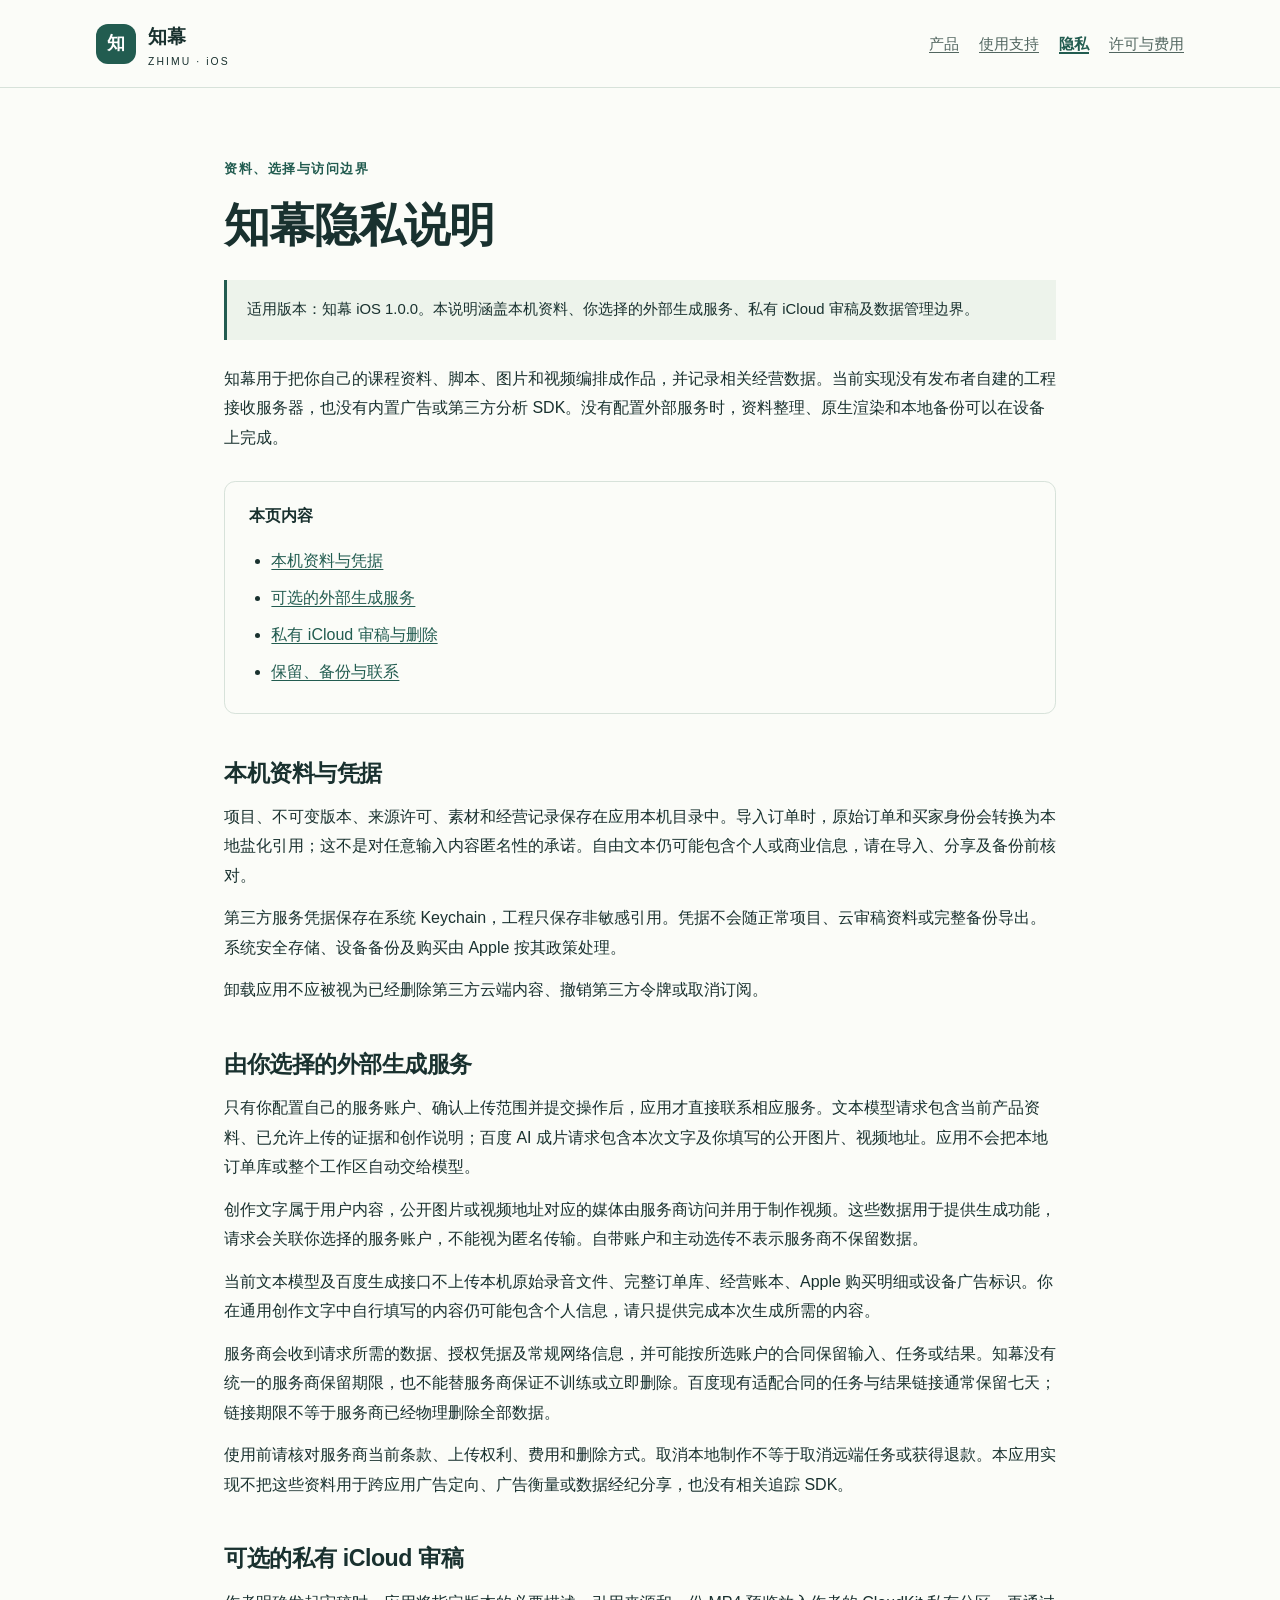
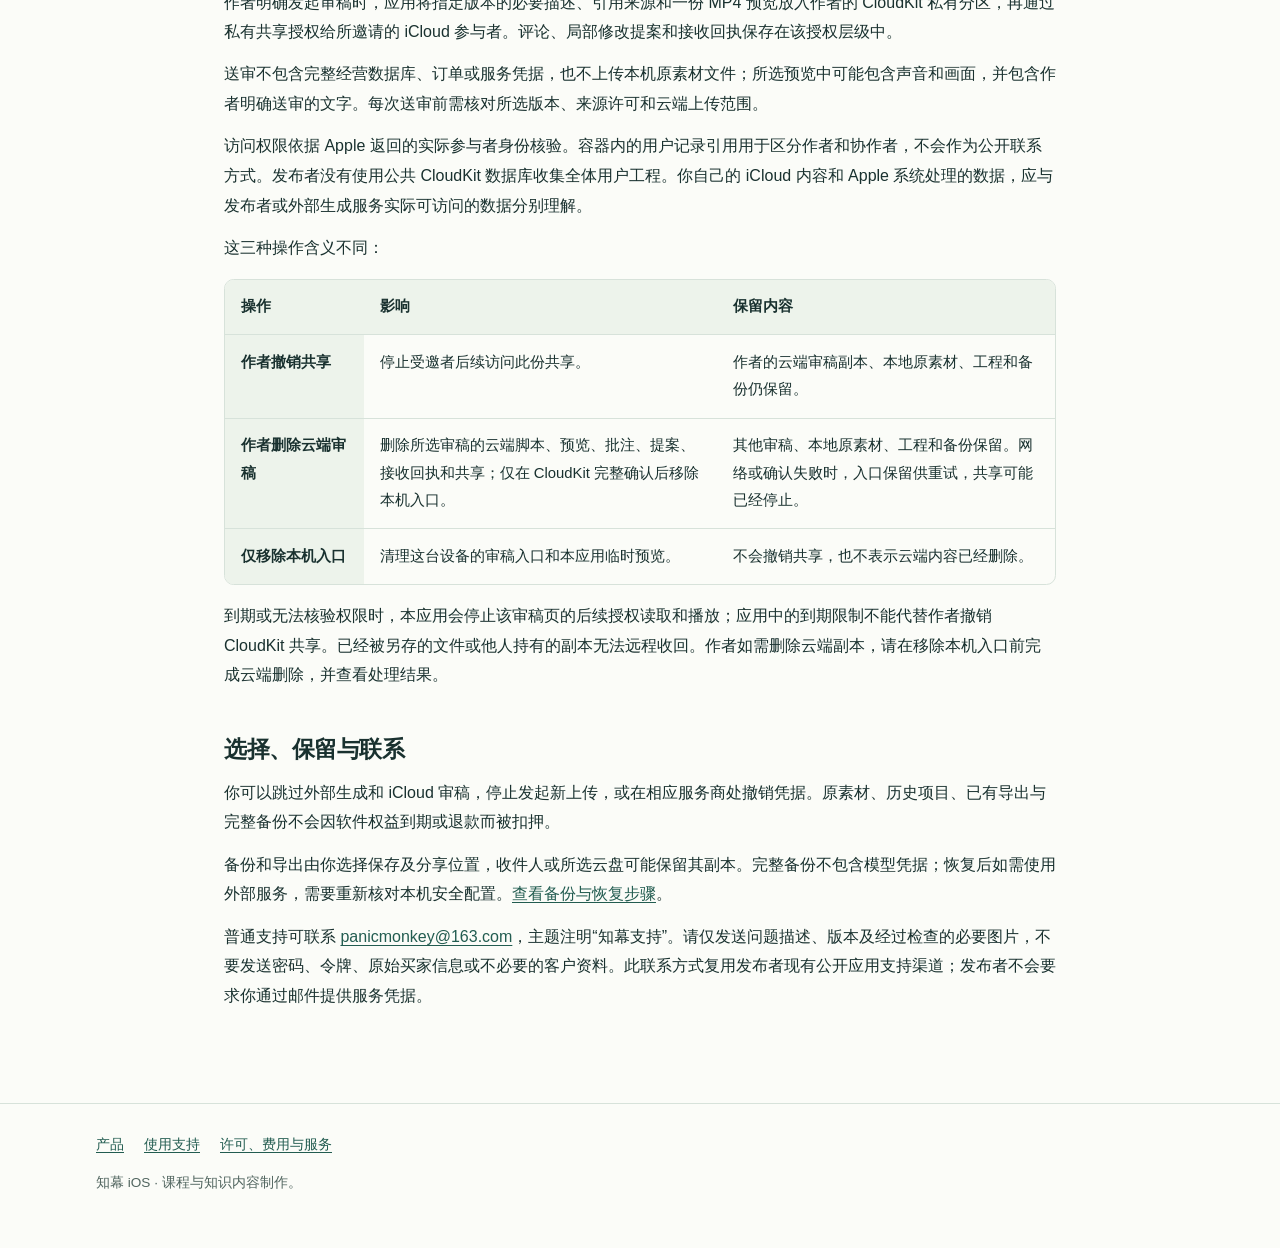
==== docs/privacy.html @ c90d4d98 "feat: release standalone free video core and support site" ====
<!doctype html>
<html lang="zh-CN">
<head>
  <meta charset="utf-8">
  <meta name="viewport" content="width=device-width, initial-scale=1">
  <meta name="description" content="知幕 iOS 隐私说明：本机资料、系统安全凭据、用户主动选择的生成服务、私有 iCloud 审稿与删除边界。">
  <meta name="referrer" content="no-referrer">
  <meta http-equiv="Content-Security-Policy" content="default-src 'none'; style-src 'self'; base-uri 'none'; form-action 'none'">
  <title>隐私说明 · 知幕</title>
  <link rel="stylesheet" href="site.css">
</head>
<body>
  <a class="skip" href="#main">跳到正文</a>
  <header class="site-header"><div class="container header-inner"><a class="brand" href="index.html" aria-label="知幕首页"><span class="brand-mark" aria-hidden="true">知</span><span>知幕<small>ZHIMU · iOS</small></span></a><nav aria-label="主导航"><a href="index.html">产品</a><a href="support.html">使用支持</a><a href="privacy.html" aria-current="page">隐私</a><a href="terms.html">许可与费用</a></nav></div></header>
  <main class="container article" id="main">
    <p class="eyebrow">资料、选择与访问边界</p>
    <h1>知幕隐私说明</h1>
    <div class="status">适用版本：知幕 iOS 1.0.0。本说明涵盖本机资料、你选择的外部生成服务、私有 iCloud 审稿及数据管理边界。</div>
    <p>知幕用于把你自己的课程资料、脚本、图片和视频编排成作品，并记录相关经营数据。当前实现没有发布者自建的工程接收服务器，也没有内置广告或第三方分析 SDK。没有配置外部服务时，资料整理、原生渲染和本地备份可以在设备上完成。</p>
    <div class="contents"><p>本页内容</p><ul><li><a href="#local">本机资料与凭据</a></li><li><a href="#generation">可选的外部生成服务</a></li><li><a href="#cloud-review">私有 iCloud 审稿与删除</a></li><li><a href="#choices">保留、备份与联系</a></li></ul></div>
    <section id="local">
      <h2>本机资料与凭据</h2>
      <p>项目、不可变版本、来源许可、素材和经营记录保存在应用本机目录中。导入订单时，原始订单和买家身份会转换为本地盐化引用；这不是对任意输入内容匿名性的承诺。自由文本仍可能包含个人或商业信息，请在导入、分享及备份前核对。</p>
      <p>第三方服务凭据保存在系统 Keychain，工程只保存非敏感引用。凭据不会随正常项目、云审稿资料或完整备份导出。系统安全存储、设备备份及购买由 Apple 按其政策处理。</p>
      <p>卸载应用不应被视为已经删除第三方云端内容、撤销第三方令牌或取消订阅。</p>
    </section>
    <section id="generation">
      <h2>由你选择的外部生成服务</h2>
      <p>只有你配置自己的服务账户、确认上传范围并提交操作后，应用才直接联系相应服务。文本模型请求包含当前产品资料、已允许上传的证据和创作说明；百度 AI 成片请求包含本次文字及你填写的公开图片、视频地址。应用不会把本地订单库或整个工作区自动交给模型。</p>
      <p>创作文字属于用户内容，公开图片或视频地址对应的媒体由服务商访问并用于制作视频。这些数据用于提供生成功能，请求会关联你选择的服务账户，不能视为匿名传输。自带账户和主动选传不表示服务商不保留数据。</p>
      <p>当前文本模型及百度生成接口不上传本机原始录音文件、完整订单库、经营账本、Apple 购买明细或设备广告标识。你在通用创作文字中自行填写的内容仍可能包含个人信息，请只提供完成本次生成所需的内容。</p>
      <p>服务商会收到请求所需的数据、授权凭据及常规网络信息，并可能按所选账户的合同保留输入、任务或结果。知幕没有统一的服务商保留期限，也不能替服务商保证不训练或立即删除。百度现有适配合同的任务与结果链接通常保留七天；链接期限不等于服务商已经物理删除全部数据。</p>
      <p>使用前请核对服务商当前条款、上传权利、费用和删除方式。取消本地制作不等于取消远端任务或获得退款。本应用实现不把这些资料用于跨应用广告定向、广告衡量或数据经纪分享，也没有相关追踪 SDK。</p>
    </section>
    <section id="cloud-review">
      <h2>可选的私有 iCloud 审稿</h2>
      <p>作者明确发起审稿时，应用将指定版本的必要描述、引用来源和一份 MP4 预览放入作者的 CloudKit 私有分区，再通过私有共享授权给所邀请的 iCloud 参与者。评论、局部修改提案和接收回执保存在该授权层级中。</p>
      <p>送审不包含完整经营数据库、订单或服务凭据，也不上传本机原素材文件；所选预览中可能包含声音和画面，并包含作者明确送审的文字。每次送审前需核对所选版本、来源许可和云端上传范围。</p>
      <p>访问权限依据 Apple 返回的实际参与者身份核验。容器内的用户记录引用用于区分作者和协作者，不会作为公开联系方式。发布者没有使用公共 CloudKit 数据库收集全体用户工程。你自己的 iCloud 内容和 Apple 系统处理的数据，应与发布者或外部生成服务实际可访问的数据分别理解。</p>
      <p>这三种操作含义不同：</p>
      <div class="table-wrap" tabindex="0" aria-label="三种审稿管理操作的区别">
        <table><thead><tr><th scope="col">操作</th><th scope="col">影响</th><th scope="col">保留内容</th></tr></thead><tbody>
          <tr><th scope="row">作者撤销共享</th><td>停止受邀者后续访问此份共享。</td><td>作者的云端审稿副本、本地原素材、工程和备份仍保留。</td></tr>
          <tr><th scope="row">作者删除云端审稿</th><td>删除所选审稿的云端脚本、预览、批注、提案、接收回执和共享；仅在 CloudKit 完整确认后移除本机入口。</td><td>其他审稿、本地原素材、工程和备份保留。网络或确认失败时，入口保留供重试，共享可能已经停止。</td></tr>
          <tr><th scope="row">仅移除本机入口</th><td>清理这台设备的审稿入口和本应用临时预览。</td><td>不会撤销共享，也不表示云端内容已经删除。</td></tr>
        </tbody></table>
      </div>
      <p>到期或无法核验权限时，本应用会停止该审稿页的后续授权读取和播放；应用中的到期限制不能代替作者撤销 CloudKit 共享。已经被另存的文件或他人持有的副本无法远程收回。作者如需删除云端副本，请在移除本机入口前完成云端删除，并查看处理结果。</p>
    </section>
    <section id="choices">
      <h2>选择、保留与联系</h2>
      <p>你可以跳过外部生成和 iCloud 审稿，停止发起新上传，或在相应服务商处撤销凭据。原素材、历史项目、已有导出与完整备份不会因软件权益到期或退款而被扣押。</p>
      <p>备份和导出由你选择保存及分享位置，收件人或所选云盘可能保留其副本。完整备份不包含模型凭据；恢复后如需使用外部服务，需要重新核对本机安全配置。<a href="support.html#backup">查看备份与恢复步骤</a>。</p>
      <p>普通支持可联系 <a href="mailto:panicmonkey@163.com">panicmonkey@163.com</a>，主题注明“知幕支持”。请仅发送问题描述、版本及经过检查的必要图片，不要发送密码、令牌、原始买家信息或不必要的客户资料。此联系方式复用发布者现有公开应用支持渠道；发布者不会要求你通过邮件提供服务凭据。</p>
    </section>
  </main>
  <footer class="site-footer"><div class="container"><div class="footer-links"><a href="index.html">产品</a><a href="support.html">使用支持</a><a href="terms.html">许可、费用与服务</a></div><p>知幕 iOS · 课程与知识内容制作。</p></div></footer>
</body>
</html>
---- docs/site.css ----
:root {
  color-scheme: light;
  --ink: #19312f;
  --muted: #526660;
  --accent: #225c50;
  --paper: #fbfcf8;
  --line: #d7e2da;
  --wash: #edf3eb;
}
* { box-sizing: border-box; }
html { scroll-padding-top: 1rem; }
body { margin: 0; background: var(--paper); color: var(--ink); font-family: -apple-system, BlinkMacSystemFont, "PingFang SC", "Microsoft YaHei", sans-serif; line-height: 1.85; overflow-wrap: anywhere; }
a { color: var(--accent); text-underline-offset: .2em; }
a:hover { text-decoration-thickness: .15em; }
a:focus-visible, [tabindex]:focus-visible { outline: 3px solid var(--accent); outline-offset: 5px; }
.skip { position: absolute; left: 1rem; top: -5rem; z-index: 2; padding: .5rem 1rem; background: white; }
.skip:focus { top: .5rem; }
.container { width: min(100% - 3rem, 68rem); margin-inline: auto; }
.site-header { border-bottom: 1px solid var(--line); }
.header-inner { display: flex; align-items: center; justify-content: space-between; gap: 1rem; flex-wrap: wrap; padding-block: 1.2rem; }
.brand { display: inline-flex; align-items: center; gap: .75rem; color: var(--ink); text-decoration: none; font-weight: 700; font-size: 1.2rem; }
.brand-mark { display: grid; place-items: center; width: 2.5rem; height: 2.5rem; border-radius: .75rem; background: var(--accent); color: white; font-size: 1.1rem; }
.brand small { display: block; font-size: .65rem; line-height: 1.3; font-weight: 500; letter-spacing: .2em; }
nav { display: flex; gap: .4rem 1.25rem; flex-wrap: wrap; }
nav a { padding-block: .4rem; color: var(--muted); font-size: .95rem; }
nav a[aria-current="page"] { color: var(--accent); font-weight: 700; text-decoration-thickness: .15em; }
main { padding-block: 3.5rem 5rem; }
.eyebrow { color: var(--accent); font-size: .8rem; font-weight: 700; letter-spacing: .12em; }
h1, h2, h3 { line-height: 1.35; letter-spacing: -.02em; }
h1 { margin: .8rem 0 1.4rem; max-width: 20ch; font-size: clamp(2.1rem, 5vw, 3.6rem); }
h2 { font-size: 1.45rem; margin: 2.75rem 0 .8rem; }
h3 { font-size: 1.1rem; margin-top: 0; }
p { margin: .8rem 0; }
.lede { max-width: 46rem; color: var(--muted); font-size: 1.15rem; }
.status { margin-block: 1.5rem; padding: 1rem 1.25rem; border-left: 3px solid var(--accent); background: var(--wash); font-size: .93rem; }
.actions { display: flex; flex-wrap: wrap; gap: .8rem; margin-block: 1.75rem; }
.button { display: inline-block; min-height: 2.75rem; padding: .55rem 1.2rem; border: 1px solid var(--accent); border-radius: .5rem; font-weight: 600; text-decoration: none; }
.button.primary { background: var(--accent); color: white; }
.grid { display: grid; grid-template-columns: repeat(3, minmax(0, 1fr)); gap: 1rem; margin-top: 1.5rem; }
.card { padding: 1.5rem; background: white; border: 1px solid var(--line); border-radius: .9rem; }
.card h2 { margin: 0 0 .65rem; font-size: 1.25rem; }
.card p { color: var(--muted); font-size: .95rem; }
.article { max-width: 52rem; }
.article h1 { font-size: clamp(2rem, 4vw, 2.9rem); }
.article section { scroll-margin-top: 1rem; }
.contents { margin-block: 1.75rem; padding: 1.2rem 1.5rem; border: 1px solid var(--line); border-radius: .7rem; }
.contents p { margin-top: 0; font-weight: 700; }
.contents ul { margin-bottom: 0; }
li { margin-block: .45rem; }
ol, ul { padding-left: 1.4rem; }
.table-wrap { overflow-x: auto; margin-block: 1rem; border: 1px solid var(--line); border-radius: .6rem; }
table { border-collapse: collapse; width: 100%; font-size: .93rem; }
th, td { padding: .85rem 1rem; text-align: left; vertical-align: top; border-bottom: 1px solid var(--line); }
th { background: var(--wash); font-weight: 700; }
tbody tr:last-child td, tbody tr:last-child th { border-bottom: 0; }
td:first-child, th:first-child { min-width: 8rem; }
.note { color: var(--muted); font-size: .93rem; }
.english { padding: 1.3rem 1.5rem; margin-top: 2rem; background: var(--wash); border-radius: .7rem; }
.english h2 { margin-top: 0; font-size: 1.25rem; }
.site-footer { border-top: 1px solid var(--line); color: var(--muted); font-size: .85rem; padding-block: 1.75rem 2.5rem; }
.footer-links { display: flex; flex-wrap: wrap; gap: .75rem 1.25rem; }
.site-footer p { max-width: 50rem; }
@media (max-width: 42rem) {
  .container { width: min(100% - 2rem, 68rem); }
  .header-inner { align-items: flex-start; }
  nav { width: 100%; gap: .25rem 1rem; }
  main { padding-block: 2.25rem 3.5rem; }
  .grid { grid-template-columns: 1fr; }
  .card { padding: 1.2rem; }
  th, td { padding: .7rem; }
}
@media print {
  .skip, .site-header nav, .actions { display: none; }
  body { background: white; color: black; }
  main { padding-block: 1rem; }
  .container { width: 100%; }
  .card, .status, .english { break-inside: avoid; }
}
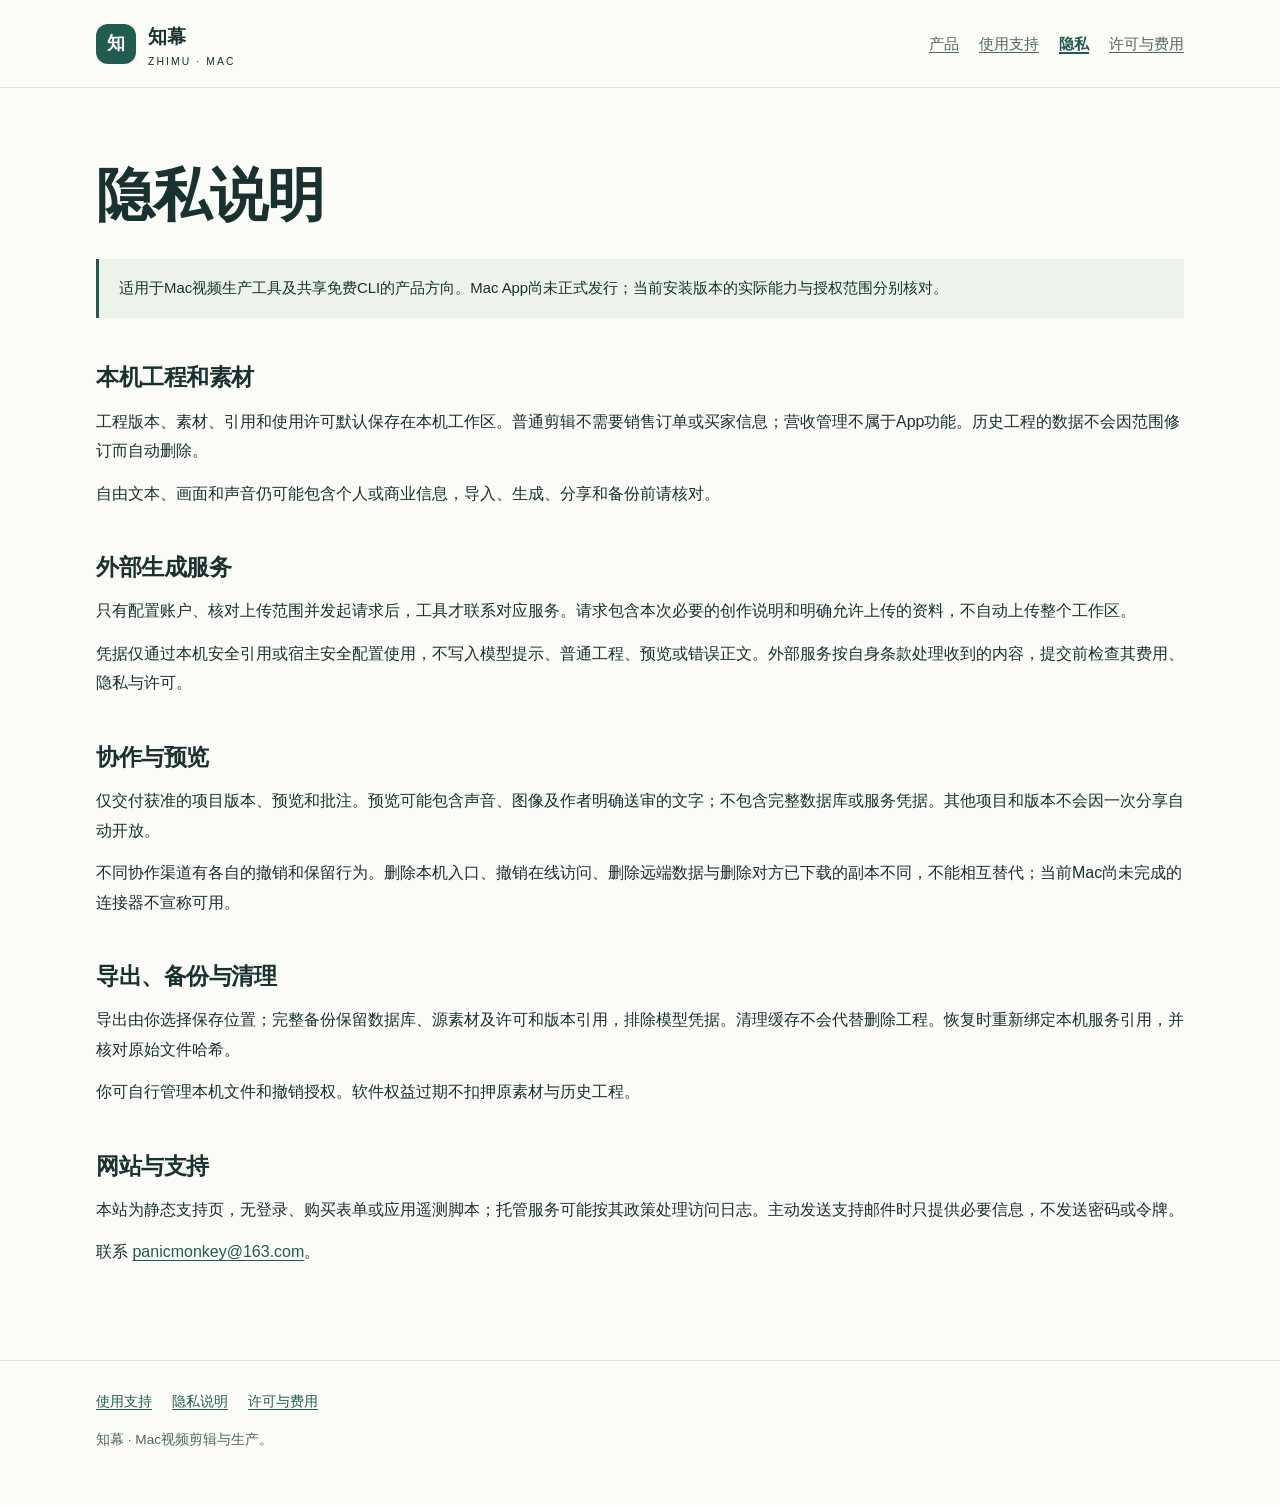
==== commit 81e3f1b2: "Support ordinary content projects and align Mac product documentation" ====
--- a/docs/privacy.html
+++ b/docs/privacy.html
@@ -1,59 +1,15 @@
 <!doctype html>
-<html lang="zh-CN">
-<head>
-  <meta charset="utf-8">
-  <meta name="viewport" content="width=device-width, initial-scale=1">
-  <meta name="description" content="知幕 iOS 隐私说明：本机资料、系统安全凭据、用户主动选择的生成服务、私有 iCloud 审稿与删除边界。">
-  <meta name="referrer" content="no-referrer">
-  <meta http-equiv="Content-Security-Policy" content="default-src 'none'; style-src 'self'; base-uri 'none'; form-action 'none'">
-  <title>隐私说明 · 知幕</title>
-  <link rel="stylesheet" href="site.css">
-</head>
-<body>
-  <a class="skip" href="#main">跳到正文</a>
-  <header class="site-header"><div class="container header-inner"><a class="brand" href="index.html" aria-label="知幕首页"><span class="brand-mark" aria-hidden="true">知</span><span>知幕<small>ZHIMU · iOS</small></span></a><nav aria-label="主导航"><a href="index.html">产品</a><a href="support.html">使用支持</a><a href="privacy.html" aria-current="page">隐私</a><a href="terms.html">许可与费用</a></nav></div></header>
-  <main class="container article" id="main">
-    <p class="eyebrow">资料、选择与访问边界</p>
-    <h1>知幕隐私说明</h1>
-    <div class="status">适用版本：知幕 iOS 1.0.0。本说明涵盖本机资料、你选择的外部生成服务、私有 iCloud 审稿及数据管理边界。</div>
-    <p>知幕用于把你自己的课程资料、脚本、图片和视频编排成作品，并记录相关经营数据。当前实现没有发布者自建的工程接收服务器，也没有内置广告或第三方分析 SDK。没有配置外部服务时，资料整理、原生渲染和本地备份可以在设备上完成。</p>
-    <div class="contents"><p>本页内容</p><ul><li><a href="#local">本机资料与凭据</a></li><li><a href="#generation">可选的外部生成服务</a></li><li><a href="#cloud-review">私有 iCloud 审稿与删除</a></li><li><a href="#choices">保留、备份与联系</a></li></ul></div>
-    <section id="local">
-      <h2>本机资料与凭据</h2>
-      <p>项目、不可变版本、来源许可、素材和经营记录保存在应用本机目录中。导入订单时，原始订单和买家身份会转换为本地盐化引用；这不是对任意输入内容匿名性的承诺。自由文本仍可能包含个人或商业信息，请在导入、分享及备份前核对。</p>
-      <p>第三方服务凭据保存在系统 Keychain，工程只保存非敏感引用。凭据不会随正常项目、云审稿资料或完整备份导出。系统安全存储、设备备份及购买由 Apple 按其政策处理。</p>
-      <p>卸载应用不应被视为已经删除第三方云端内容、撤销第三方令牌或取消订阅。</p>
-    </section>
-    <section id="generation">
-      <h2>由你选择的外部生成服务</h2>
-      <p>只有你配置自己的服务账户、确认上传范围并提交操作后，应用才直接联系相应服务。文本模型请求包含当前产品资料、已允许上传的证据和创作说明；百度 AI 成片请求包含本次文字及你填写的公开图片、视频地址。应用不会把本地订单库或整个工作区自动交给模型。</p>
-      <p>创作文字属于用户内容，公开图片或视频地址对应的媒体由服务商访问并用于制作视频。这些数据用于提供生成功能，请求会关联你选择的服务账户，不能视为匿名传输。自带账户和主动选传不表示服务商不保留数据。</p>
-      <p>当前文本模型及百度生成接口不上传本机原始录音文件、完整订单库、经营账本、Apple 购买明细或设备广告标识。你在通用创作文字中自行填写的内容仍可能包含个人信息，请只提供完成本次生成所需的内容。</p>
-      <p>服务商会收到请求所需的数据、授权凭据及常规网络信息，并可能按所选账户的合同保留输入、任务或结果。知幕没有统一的服务商保留期限，也不能替服务商保证不训练或立即删除。百度现有适配合同的任务与结果链接通常保留七天；链接期限不等于服务商已经物理删除全部数据。</p>
-      <p>使用前请核对服务商当前条款、上传权利、费用和删除方式。取消本地制作不等于取消远端任务或获得退款。本应用实现不把这些资料用于跨应用广告定向、广告衡量或数据经纪分享，也没有相关追踪 SDK。</p>
-    </section>
-    <section id="cloud-review">
-      <h2>可选的私有 iCloud 审稿</h2>
-      <p>作者明确发起审稿时，应用将指定版本的必要描述、引用来源和一份 MP4 预览放入作者的 CloudKit 私有分区，再通过私有共享授权给所邀请的 iCloud 参与者。评论、局部修改提案和接收回执保存在该授权层级中。</p>
-      <p>送审不包含完整经营数据库、订单或服务凭据，也不上传本机原素材文件；所选预览中可能包含声音和画面，并包含作者明确送审的文字。每次送审前需核对所选版本、来源许可和云端上传范围。</p>
-      <p>访问权限依据 Apple 返回的实际参与者身份核验。容器内的用户记录引用用于区分作者和协作者，不会作为公开联系方式。发布者没有使用公共 CloudKit 数据库收集全体用户工程。你自己的 iCloud 内容和 Apple 系统处理的数据，应与发布者或外部生成服务实际可访问的数据分别理解。</p>
-      <p>这三种操作含义不同：</p>
-      <div class="table-wrap" tabindex="0" aria-label="三种审稿管理操作的区别">
-        <table><thead><tr><th scope="col">操作</th><th scope="col">影响</th><th scope="col">保留内容</th></tr></thead><tbody>
-          <tr><th scope="row">作者撤销共享</th><td>停止受邀者后续访问此份共享。</td><td>作者的云端审稿副本、本地原素材、工程和备份仍保留。</td></tr>
-          <tr><th scope="row">作者删除云端审稿</th><td>删除所选审稿的云端脚本、预览、批注、提案、接收回执和共享；仅在 CloudKit 完整确认后移除本机入口。</td><td>其他审稿、本地原素材、工程和备份保留。网络或确认失败时，入口保留供重试，共享可能已经停止。</td></tr>
-          <tr><th scope="row">仅移除本机入口</th><td>清理这台设备的审稿入口和本应用临时预览。</td><td>不会撤销共享，也不表示云端内容已经删除。</td></tr>
-        </tbody></table>
-      </div>
-      <p>到期或无法核验权限时，本应用会停止该审稿页的后续授权读取和播放；应用中的到期限制不能代替作者撤销 CloudKit 共享。已经被另存的文件或他人持有的副本无法远程收回。作者如需删除云端副本，请在移除本机入口前完成云端删除，并查看处理结果。</p>
-    </section>
-    <section id="choices">
-      <h2>选择、保留与联系</h2>
-      <p>你可以跳过外部生成和 iCloud 审稿，停止发起新上传，或在相应服务商处撤销凭据。原素材、历史项目、已有导出与完整备份不会因软件权益到期或退款而被扣押。</p>
-      <p>备份和导出由你选择保存及分享位置，收件人或所选云盘可能保留其副本。完整备份不包含模型凭据；恢复后如需使用外部服务，需要重新核对本机安全配置。<a href="support.html#backup">查看备份与恢复步骤</a>。</p>
-      <p>普通支持可联系 <a href="mailto:panicmonkey@163.com">panicmonkey@163.com</a>，主题注明“知幕支持”。请仅发送问题描述、版本及经过检查的必要图片，不要发送密码、令牌、原始买家信息或不必要的客户资料。此联系方式复用发布者现有公开应用支持渠道；发布者不会要求你通过邮件提供服务凭据。</p>
-    </section>
-  </main>
-  <footer class="site-footer"><div class="container"><div class="footer-links"><a href="index.html">产品</a><a href="support.html">使用支持</a><a href="terms.html">许可、费用与服务</a></div><p>知幕 iOS · 课程与知识内容制作。</p></div></footer>
-</body>
-</html>
+<html lang="zh-CN"><head><meta charset="utf-8"><meta name="viewport" content="width=device-width, initial-scale=1">
+<meta name="description" content="本机素材、工程、外部模型、协作和凭据的处理边界。"><meta name="referrer" content="no-referrer">
+<meta http-equiv="Content-Security-Policy" content="default-src 'none'; style-src 'self'; base-uri 'none'; form-action 'none'">
+<title>知幕 · 隐私说明</title><link rel="stylesheet" href="site.css"></head>
+<body><a class="skip" href="#main">跳到正文</a>
+<header class="site-header"><div class="container header-inner"><a class="brand" href="index.html" aria-label="知幕首页"><span class="brand-mark" aria-hidden="true">知</span><span>知幕<small>ZHIMU · MAC</small></span></a><nav aria-label="主导航"><a href="index.html">产品</a><a href="support.html">使用支持</a><a href="privacy.html" aria-current="page">隐私</a><a href="terms.html">许可与费用</a></nav></div></header>
+<main class="container" id="main">
+<h1>隐私说明</h1><div class="status">适用于Mac视频生产工具及共享免费CLI的产品方向。Mac App尚未正式发行；当前安装版本的实际能力与授权范围分别核对。</div>
+<section id="local"><h2>本机工程和素材</h2><p>工程版本、素材、引用和使用许可默认保存在本机工作区。普通剪辑不需要销售订单或买家信息；营收管理不属于App功能。历史工程的数据不会因范围修订而自动删除。</p><p>自由文本、画面和声音仍可能包含个人或商业信息，导入、生成、分享和备份前请核对。</p></section>
+<section id="models"><h2>外部生成服务</h2><p>只有配置账户、核对上传范围并发起请求后，工具才联系对应服务。请求包含本次必要的创作说明和明确允许上传的资料，不自动上传整个工作区。</p><p>凭据仅通过本机安全引用或宿主安全配置使用，不写入模型提示、普通工程、预览或错误正文。外部服务按自身条款处理收到的内容，提交前检查其费用、隐私与许可。</p></section>
+<section id="cloud-review"><h2>协作与预览</h2><p>仅交付获准的项目版本、预览和批注。预览可能包含声音、图像及作者明确送审的文字；不包含完整数据库或服务凭据。其他项目和版本不会因一次分享自动开放。</p><p>不同协作渠道有各自的撤销和保留行为。删除本机入口、撤销在线访问、删除远端数据与删除对方已下载的副本不同，不能相互替代；当前Mac尚未完成的连接器不宣称可用。</p></section>
+<section id="backup"><h2>导出、备份与清理</h2><p>导出由你选择保存位置；完整备份保留数据库、源素材及许可和版本引用，排除模型凭据。清理缓存不会代替删除工程。恢复时重新绑定本机服务引用，并核对原始文件哈希。</p><p>你可自行管理本机文件和撤销授权。软件权益过期不扣押原素材与历史工程。</p></section>
+<section><h2>网站与支持</h2><p>本站为静态支持页，无登录、购买表单或应用遥测脚本；托管服务可能按其政策处理访问日志。主动发送支持邮件时只提供必要信息，不发送密码或令牌。</p><p>联系 <a href="mailto:panicmonkey@163.com">panicmonkey@163.com</a>。</p></section></main>
+<footer class="site-footer"><div class="container"><div class="footer-links"><a href="support.html">使用支持</a><a href="privacy.html">隐私说明</a><a href="terms.html">许可与费用</a></div><p>知幕 · Mac视频剪辑与生产。</p></div></footer></body></html>
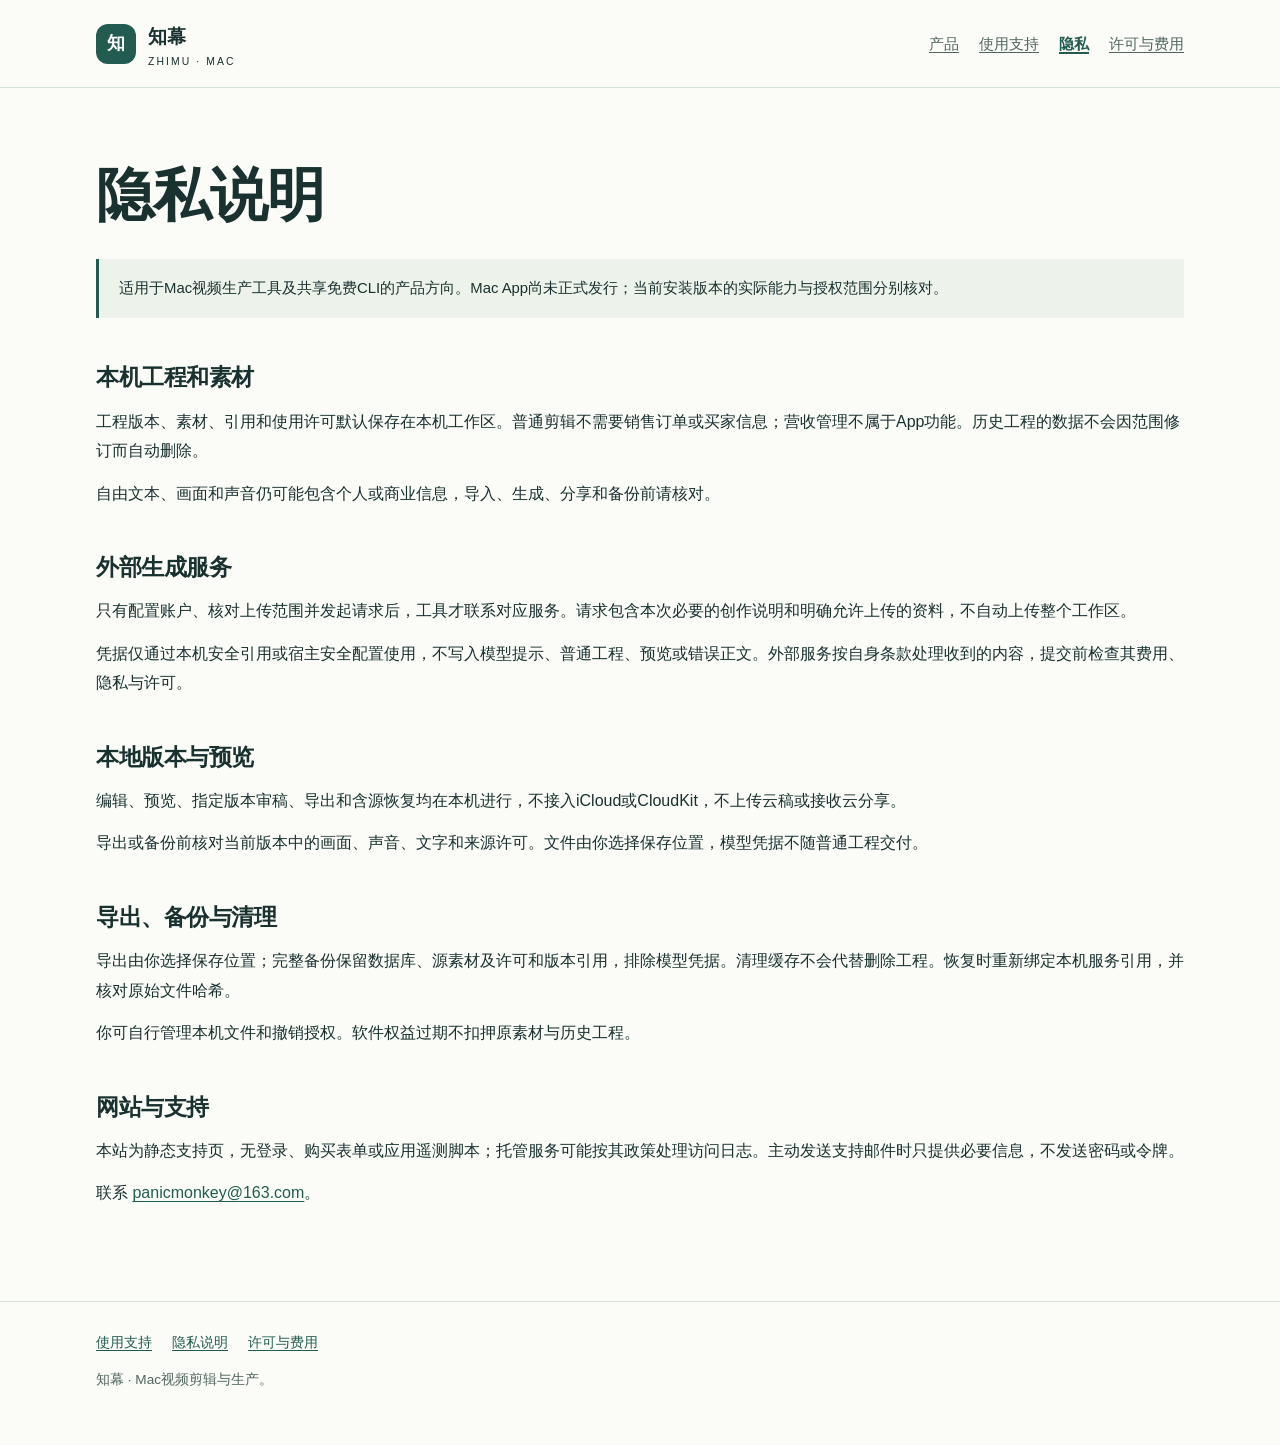
==== commit fbb69be0: "Remove cloud editing paths and publish causal knowledge core" ====
--- a/docs/privacy.html
+++ b/docs/privacy.html
@@ -1,6 +1,6 @@
 <!doctype html>
 <html lang="zh-CN"><head><meta charset="utf-8"><meta name="viewport" content="width=device-width, initial-scale=1">
-<meta name="description" content="本机素材、工程、外部模型、协作和凭据的处理边界。"><meta name="referrer" content="no-referrer">
+<meta name="description" content="本机素材、工程、外部模型和凭据的处理边界。"><meta name="referrer" content="no-referrer">
 <meta http-equiv="Content-Security-Policy" content="default-src 'none'; style-src 'self'; base-uri 'none'; form-action 'none'">
 <title>知幕 · 隐私说明</title><link rel="stylesheet" href="site.css"></head>
 <body><a class="skip" href="#main">跳到正文</a>
@@ -9,7 +9,7 @@
 <h1>隐私说明</h1><div class="status">适用于Mac视频生产工具及共享免费CLI的产品方向。Mac App尚未正式发行；当前安装版本的实际能力与授权范围分别核对。</div>
 <section id="local"><h2>本机工程和素材</h2><p>工程版本、素材、引用和使用许可默认保存在本机工作区。普通剪辑不需要销售订单或买家信息；营收管理不属于App功能。历史工程的数据不会因范围修订而自动删除。</p><p>自由文本、画面和声音仍可能包含个人或商业信息，导入、生成、分享和备份前请核对。</p></section>
 <section id="models"><h2>外部生成服务</h2><p>只有配置账户、核对上传范围并发起请求后，工具才联系对应服务。请求包含本次必要的创作说明和明确允许上传的资料，不自动上传整个工作区。</p><p>凭据仅通过本机安全引用或宿主安全配置使用，不写入模型提示、普通工程、预览或错误正文。外部服务按自身条款处理收到的内容，提交前检查其费用、隐私与许可。</p></section>
-<section id="cloud-review"><h2>协作与预览</h2><p>仅交付获准的项目版本、预览和批注。预览可能包含声音、图像及作者明确送审的文字；不包含完整数据库或服务凭据。其他项目和版本不会因一次分享自动开放。</p><p>不同协作渠道有各自的撤销和保留行为。删除本机入口、撤销在线访问、删除远端数据与删除对方已下载的副本不同，不能相互替代；当前Mac尚未完成的连接器不宣称可用。</p></section>
+<section id="cloud-review"><h2>本地版本与预览</h2><p>编辑、预览、指定版本审稿、导出和含源恢复均在本机进行，不接入iCloud或CloudKit，不上传云稿或接收云分享。</p><p>导出或备份前核对当前版本中的画面、声音、文字和来源许可。文件由你选择保存位置，模型凭据不随普通工程交付。</p></section>
 <section id="backup"><h2>导出、备份与清理</h2><p>导出由你选择保存位置；完整备份保留数据库、源素材及许可和版本引用，排除模型凭据。清理缓存不会代替删除工程。恢复时重新绑定本机服务引用，并核对原始文件哈希。</p><p>你可自行管理本机文件和撤销授权。软件权益过期不扣押原素材与历史工程。</p></section>
 <section><h2>网站与支持</h2><p>本站为静态支持页，无登录、购买表单或应用遥测脚本；托管服务可能按其政策处理访问日志。主动发送支持邮件时只提供必要信息，不发送密码或令牌。</p><p>联系 <a href="mailto:panicmonkey@163.com">panicmonkey@163.com</a>。</p></section></main>
 <footer class="site-footer"><div class="container"><div class="footer-links"><a href="support.html">使用支持</a><a href="privacy.html">隐私说明</a><a href="terms.html">许可与费用</a></div><p>知幕 · Mac视频剪辑与生产。</p></div></footer></body></html>
